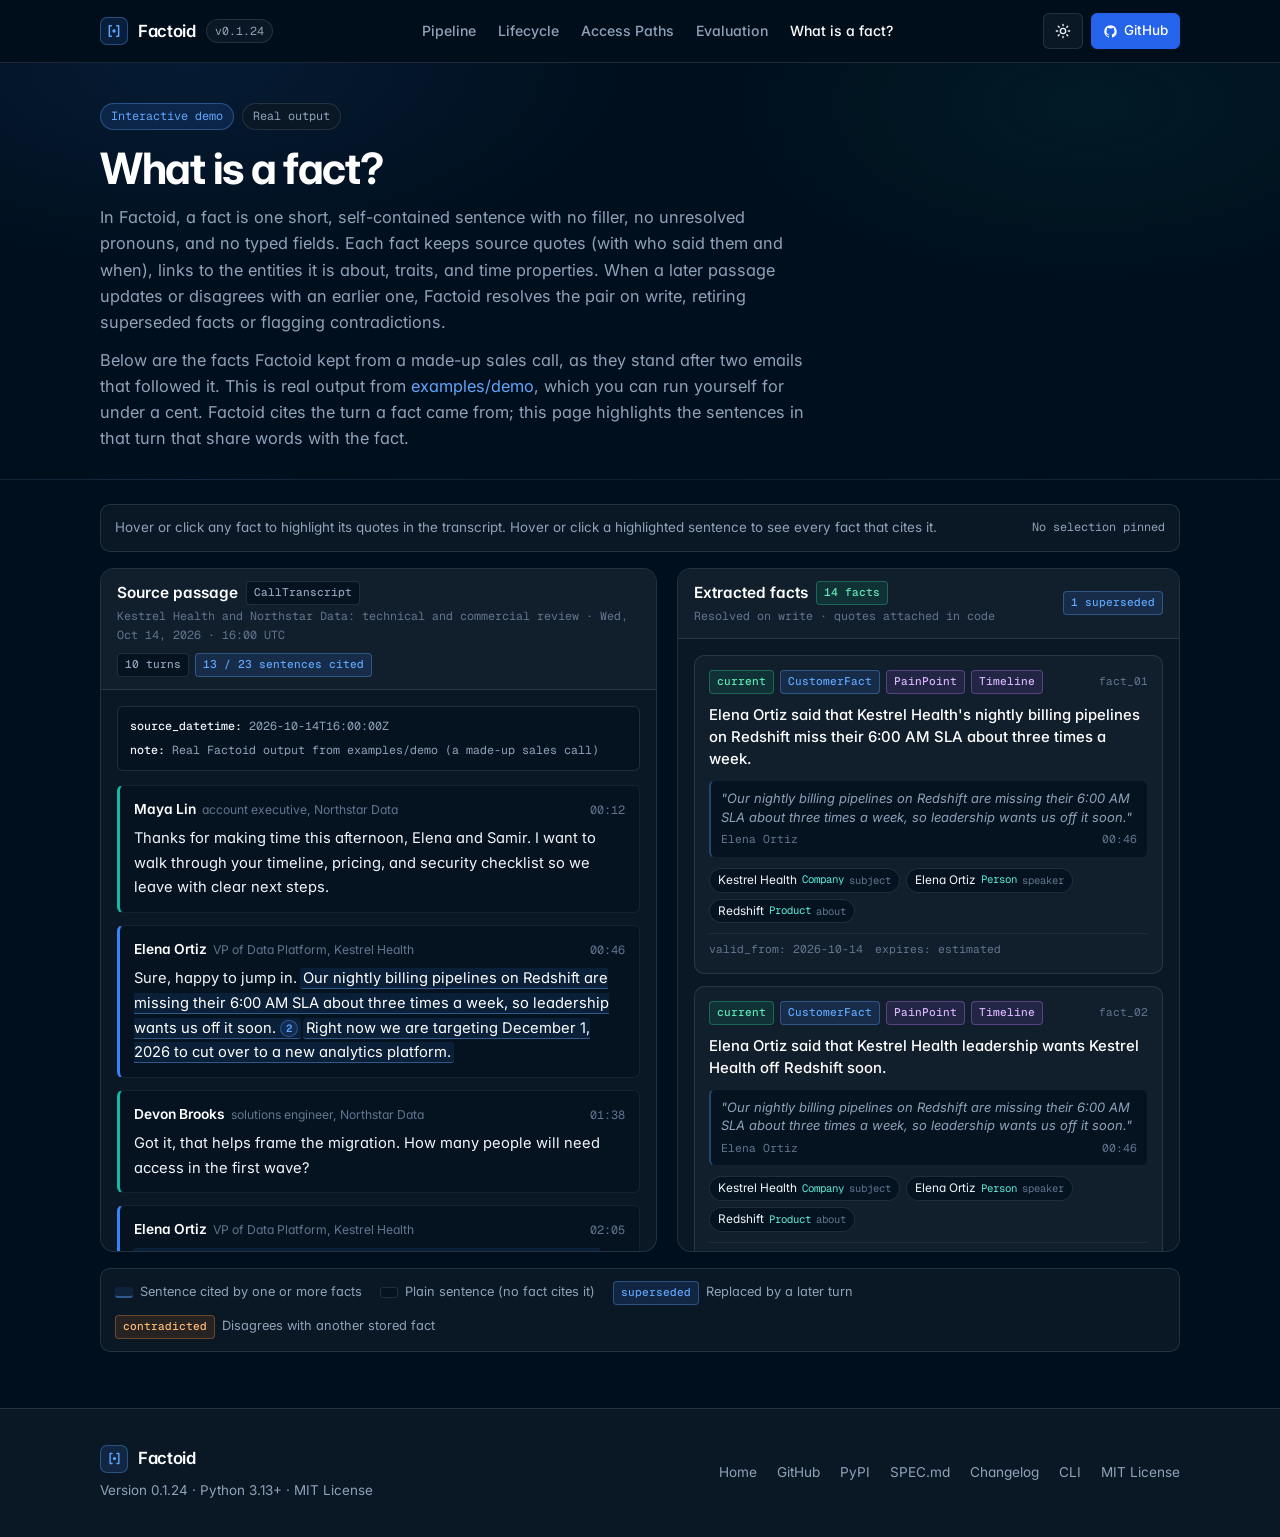
==== site/what-is-a-fact.html @ 7cdfb7c5 "Landing site: the What is a fact? page, with real output from examples/demo (decision 138)" ====
<!DOCTYPE html>
<html lang="en" data-theme="dark">
<head>
  <meta charset="UTF-8">
  <meta name="viewport" content="width=device-width, initial-scale=1.0">
  <title>What is a fact? — Factoid</title>
  <meta name="description" content="Interactive demo showing how Factoid turns a call transcript into short, self-contained facts tied to exact source quotes, linked entities, traits, and resolution status.">
  <link rel="preconnect" href="https://fonts.googleapis.com">
  <link rel="preconnect" href="https://fonts.gstatic.com" crossorigin>
  <link href="https://fonts.googleapis.com/css2?family=Inter:wght@400;500;600;700&family=Geist+Mono:wght@400;500&display=swap" rel="stylesheet">
  <script>
    (function () {
      try {
        var saved = localStorage.getItem("factoid-theme");
        var mode = saved === "light" || saved === "dark" ? saved : "dark";
        document.documentElement.setAttribute("data-theme", mode);
        document.documentElement.style.colorScheme = mode;
      } catch (e) {
        document.documentElement.setAttribute("data-theme", "dark");
      }
    })();
  </script>
  <style>
    :root {
      /* Endgame palette tokens */
      --eg-black: #09090B;
      --eg-white: #FFFFFF;

      --eg-layer-0: #000F1D;
      --eg-layer-1: #051321;
      --eg-layer-2: #0A1825;
      --eg-layer-3: #111F2C;
      --eg-layer-4: #0D1824;
      --eg-layer-5: #141F2B;
      --eg-bg-prepaint: #0e1420;

      --eg-gray-50: oklch(0.984 0.003 247.858);
      --eg-gray-100: oklch(0.968 0.007 247.896);
      --eg-gray-200: oklch(0.929 0.013 255.508);
      --eg-gray-300: oklch(0.869 0.022 252.894);
      --eg-gray-400: oklch(0.704 0.04 256.788);
      --eg-gray-500: oklch(0.554 0.046 257.417);
      --eg-gray-600: oklch(0.446 0.043 257.281);
      --eg-gray-700: oklch(0.372 0.044 257.287);
      --eg-gray-800: oklch(0.279 0.041 260.031);
      --eg-gray-900: oklch(0.208 0.042 265.755);
      --eg-gray-950: oklch(0.129 0.042 264.695);

      --eg-blue-50: #eff6ff;
      --eg-blue-100: #dbeafe;
      --eg-blue-200: #bfdbfe;
      --eg-blue-300: #a3cfff;
      --eg-blue-400: #60a5fa;
      --eg-blue-500: #3b82f6;
      --eg-blue-600: #2563eb;
      --eg-blue-700: #173da6;
      --eg-blue-800: #1a3478;
      --eg-blue-900: #14204a;
      --eg-blue-950: #0c142e;

      --eg-green-50: oklch(97.9% 0.021 166.113);
      --eg-green-100: oklch(95% 0.052 163.051);
      --eg-green-300: oklch(84.5% 0.143 164.978);
      --eg-green-400: oklch(76.5% 0.177 163.223);
      --eg-green-500: oklch(69.6% 0.17 162.48);
      --eg-green-600: oklch(59.6% 0.145 163.225);
      --eg-green-700: oklch(50.8% 0.118 165.612);
      --eg-green-800: oklch(43.2% 0.095 166.913);
      --eg-green-950: oklch(26.2% 0.051 172.552);

      --eg-teal-50: #f0fdfa;
      --eg-teal-300: #5eead4;
      --eg-teal-400: #2dd4bf;
      --eg-teal-500: #14b8a6;
      --eg-teal-600: #0d9488;
      --eg-teal-700: #0c5d56;
      --eg-teal-950: #021716;

      --eg-orange-50: #fff7ed;
      --eg-orange-300: #fdba74;
      --eg-orange-400: #fb923c;
      --eg-orange-500: #f97316;
      --eg-orange-600: #ea580c;
      --eg-orange-800: #6c2710;
      --eg-orange-950: #220a04;

      --eg-red-50: #fef2f2;
      --eg-red-300: #fca5a5;
      --eg-red-400: #f87171;
      --eg-red-500: #ef4444;
      --eg-red-600: #dc2626;
      --eg-red-800: #511111;
      --eg-red-950: #1f0808;

      --eg-purple-50: #faf5ff;
      --eg-purple-300: #d8b4fe;
      --eg-purple-400: #c084fc;
      --eg-purple-600: #9333ea;
      --eg-purple-700: #641ba3;
      --eg-purple-950: #1a032e;

      --eg-yellow-50: #fefce8;
      --eg-yellow-300: #fde047;
      --eg-yellow-700: #845209;
      --eg-yellow-950: #281304;

      --eg-white-a50: rgba(255, 255, 255, 0.04);
      --eg-white-a100: rgba(255, 255, 255, 0.06);
      --eg-white-a200: rgba(255, 255, 255, 0.08);
      --eg-white-a300: rgba(255, 255, 255, 0.16);
      --eg-black-a50: rgba(0, 0, 0, 0.04);
      --eg-black-a100: rgba(0, 0, 0, 0.06);
      --eg-black-a200: rgba(0, 0, 0, 0.08);

      /* Fonts */
      --font-sans: "Inter", -apple-system, BlinkMacSystemFont, "Segoe UI", Helvetica, Arial, sans-serif;
      --font-mono: "Geist Mono", SFMono-Regular, Menlo, Monaco, Consolas, "Liberation Mono", "Courier New", monospace;

      /* Dark theme semantic mapping (default) */
      --bg-canvas: var(--eg-layer-0);
      --bg-surface: var(--eg-layer-2);
      --bg-elevated: var(--eg-layer-3);
      --bg-subtle: var(--eg-layer-1);
      --bg-code: var(--eg-layer-1);
      --bg-header: rgba(0, 15, 29, 0.88);

      --fg-strong: var(--eg-white);
      --fg-primary: var(--eg-gray-100);
      --fg-muted: var(--eg-gray-400);
      --fg-subtle: var(--eg-gray-500);

      --border-default: rgba(148, 163, 184, 0.18);
      --border-strong: rgba(148, 163, 184, 0.30);
      --border-subtle: rgba(148, 163, 184, 0.10);

      --accent: var(--eg-blue-400);
      --accent-solid: var(--eg-blue-600);
      --accent-solid-hover: var(--eg-blue-500);
      --accent-soft: rgba(59, 130, 246, 0.14);
      --accent-border: rgba(96, 165, 250, 0.35);

      --ok-fg: var(--eg-green-300);
      --ok-bg: rgba(16, 185, 129, 0.12);
      --ok-border: rgba(52, 211, 153, 0.32);

      --teal-fg: var(--eg-teal-300);
      --teal-bg: rgba(20, 184, 166, 0.12);
      --teal-border: rgba(45, 212, 191, 0.3);

      --warn-fg: var(--eg-orange-300);
      --warn-bg: rgba(249, 115, 22, 0.12);
      --warn-border: rgba(251, 146, 60, 0.32);

      --err-fg: var(--eg-red-300);
      --err-bg: rgba(239, 68, 68, 0.12);
      --err-border: rgba(248, 113, 113, 0.32);

      --purple-fg: var(--eg-purple-300);
      --purple-bg: rgba(168, 85, 247, 0.12);
      --purple-border: rgba(192, 132, 252, 0.32);

      /* Highlight tokens for passage-to-fact linking */
      --cite-bg: rgba(59, 130, 246, 0.11);
      --cite-border: rgba(96, 165, 250, 0.42);
      --cite-hover-bg: rgba(59, 130, 246, 0.22);
      --cite-active-bg: rgba(59, 130, 246, 0.30);
      --cite-active-border: var(--eg-blue-400);
      --cite-active-ring: rgba(96, 165, 250, 0.28);

      --radius-sm: 6px;
      --radius-md: 10px;
      --radius-lg: 14px;
      --container: 1120px;
    }

    [data-theme="light"] {
      --bg-canvas: var(--eg-white);
      --bg-surface: var(--eg-gray-50);
      --bg-elevated: var(--eg-white);
      --bg-subtle: var(--eg-gray-100);
      --bg-code: var(--eg-layer-1);
      --bg-header: rgba(255, 255, 255, 0.90);

      --fg-strong: var(--eg-black);
      --fg-primary: var(--eg-gray-900);
      --fg-muted: var(--eg-gray-600);
      --fg-subtle: var(--eg-gray-500);

      --border-default: var(--eg-gray-200);
      --border-strong: var(--eg-gray-300);
      --border-subtle: var(--eg-gray-100);

      --accent: var(--eg-blue-600);
      --accent-solid: var(--eg-blue-600);
      --accent-solid-hover: var(--eg-blue-700);
      --accent-soft: var(--eg-blue-50);
      --accent-border: var(--eg-blue-200);

      --ok-fg: var(--eg-green-800);
      --ok-bg: var(--eg-green-50);
      --ok-border: var(--eg-green-300);

      --teal-fg: var(--eg-teal-700);
      --teal-bg: var(--eg-teal-50);
      --teal-border: var(--eg-teal-300);

      --warn-fg: var(--eg-orange-800);
      --warn-bg: var(--eg-orange-50);
      --warn-border: var(--eg-orange-300);

      --err-fg: var(--eg-red-800);
      --err-bg: var(--eg-red-50);
      --err-border: var(--eg-red-300);

      --purple-fg: var(--eg-purple-700);
      --purple-bg: var(--eg-purple-50);
      --purple-border: var(--eg-purple-300);

      --cite-bg: rgba(37, 99, 235, 0.08);
      --cite-border: rgba(37, 99, 235, 0.34);
      --cite-hover-bg: rgba(37, 99, 235, 0.15);
      --cite-active-bg: rgba(37, 99, 235, 0.20);
      --cite-active-border: var(--eg-blue-600);
      --cite-active-ring: rgba(37, 99, 235, 0.22);
    }

    *, *::before, *::after {
      box-sizing: border-box;
      font-feature-settings: "cv11";
    }

    html {
      scroll-behavior: smooth;
      background-color: var(--bg-canvas);
      color: var(--fg-primary);
      font-family: var(--font-sans);
      font-size: 16px;
      line-height: 1.6;
      -webkit-text-size-adjust: 100%;
      overflow-x: clip;
    }

    body {
      margin: 0;
      background-color: var(--bg-canvas);
      color: var(--fg-primary);
      overflow-x: clip;
      min-height: 100dvh;
      display: flex;
      flex-direction: column;
    }

    main {
      flex: 1;
    }

    ::selection {
      background-color: var(--accent-soft);
      color: var(--fg-strong);
    }

    a {
      color: var(--accent);
      text-decoration: none;
    }

    a:hover {
      text-decoration: underline;
    }

    :focus-visible {
      outline: 2px solid var(--eg-blue-400);
      outline-offset: 2px;
      border-radius: 4px;
    }

    code, pre {
      font-family: var(--font-mono);
    }

    p code, li code {
      font-size: 0.875em;
      padding: 0.12em 0.38em;
      border-radius: 4px;
      background: var(--bg-subtle);
      border: 1px solid var(--border-default);
      color: var(--fg-strong);
      word-break: break-word;
    }

    .container {
      width: 100%;
      max-width: var(--container);
      margin-inline: auto;
      padding-inline: 20px;
    }

    /* Header */
    .site-header {
      position: sticky;
      top: 0;
      z-index: 40;
      background: var(--bg-header);
      backdrop-filter: blur(12px);
      -webkit-backdrop-filter: blur(12px);
      border-bottom: 1px solid var(--border-default);
    }

    .header-inner {
      display: flex;
      align-items: center;
      justify-content: space-between;
      gap: 16px;
      min-height: 62px;
    }

    .brand {
      display: inline-flex;
      align-items: center;
      gap: 10px;
      color: var(--fg-strong);
      font-weight: 600;
      font-size: 1.05rem;
      letter-spacing: -0.02em;
      text-decoration: none;
      flex-shrink: 0;
    }

    .brand:hover {
      text-decoration: none;
    }

    .brand-mark {
      width: 28px;
      height: 28px;
      display: inline-flex;
      align-items: center;
      justify-content: center;
      border-radius: 7px;
      background: var(--accent-soft);
      border: 1px solid var(--accent-border);
      color: var(--accent);
    }

    .version-chip {
      display: none;
      font-family: var(--font-mono);
      font-size: 0.72rem;
      color: var(--fg-muted);
      background: var(--bg-surface);
      border: 1px solid var(--border-default);
      padding: 2px 8px;
      border-radius: 999px;
      white-space: nowrap;
    }

    .nav-list {
      display: none;
      align-items: center;
      gap: 22px;
      list-style: none;
      margin: 0;
      padding: 0;
    }

    .nav-list a {
      color: var(--fg-muted);
      font-size: 0.88rem;
      font-weight: 500;
      transition: color 140ms ease;
    }

    .nav-list a:hover,
    .nav-list a[aria-current="page"] {
      color: var(--fg-strong);
      text-decoration: none;
    }

    .header-actions {
      display: flex;
      align-items: center;
      gap: 8px;
    }

    .icon-btn {
      display: inline-flex;
      align-items: center;
      justify-content: center;
      gap: 6px;
      height: 36px;
      padding: 0 11px;
      border-radius: var(--radius-sm);
      border: 1px solid var(--border-default);
      background: var(--bg-surface);
      color: var(--fg-primary);
      font-family: var(--font-sans);
      font-size: 0.84rem;
      font-weight: 500;
      cursor: pointer;
      transition: border-color 140ms ease, background-color 140ms ease;
    }

    .icon-btn:hover {
      border-color: var(--border-strong);
      background: var(--bg-elevated);
      text-decoration: none;
    }

    .icon-btn-primary {
      background: var(--accent-solid);
      border-color: var(--accent-solid);
      color: var(--eg-white);
    }

    .icon-btn-primary:hover {
      background: var(--accent-solid-hover);
      border-color: var(--accent-solid-hover);
      color: var(--eg-white);
    }

    .theme-icon-sun { display: none; }
    [data-theme="dark"] .theme-icon-sun { display: block; }
    [data-theme="dark"] .theme-icon-moon { display: none; }

    .mobile-menu-btn {
      display: inline-flex;
      width: 36px;
      padding: 0;
    }

    .mobile-nav {
      display: none;
      border-top: 1px solid var(--border-default);
      padding: 12px 20px 16px;
      background: var(--bg-surface);
    }

    .mobile-nav.open {
      display: block;
    }

    .mobile-nav ul {
      list-style: none;
      margin: 0;
      padding: 0;
      display: grid;
      gap: 6px;
    }

    .mobile-nav a {
      display: block;
      padding: 8px 10px;
      border-radius: var(--radius-sm);
      color: var(--fg-primary);
      font-size: 0.92rem;
      font-weight: 500;
    }

    .mobile-nav a:hover,
    .mobile-nav a[aria-current="page"] {
      background: var(--bg-elevated);
      text-decoration: none;
    }

    /* Intro header */
    .page-intro {
      padding-top: 40px;
      padding-bottom: 28px;
      background:
        radial-gradient(640px 300px at 15% 0%, rgba(59, 130, 246, 0.10), transparent 70%),
        radial-gradient(520px 260px at 85% 10%, rgba(20, 184, 166, 0.07), transparent 70%);
      border-bottom: 1px solid var(--border-subtle);
    }

    [data-theme="light"] .page-intro {
      background:
        radial-gradient(640px 300px at 15% 0%, rgba(37, 99, 235, 0.06), transparent 70%),
        radial-gradient(520px 260px at 85% 10%, rgba(13, 148, 136, 0.05), transparent 70%);
    }

    .pill-row {
      display: flex;
      flex-wrap: wrap;
      gap: 8px;
      margin-bottom: 14px;
    }

    .pill {
      display: inline-flex;
      align-items: center;
      gap: 6px;
      font-family: var(--font-mono);
      font-size: 0.74rem;
      padding: 3px 10px;
      border-radius: 999px;
      background: var(--bg-surface);
      border: 1px solid var(--border-default);
      color: var(--fg-muted);
    }

    .pill-accent {
      background: var(--accent-soft);
      border-color: var(--accent-border);
      color: var(--accent);
    }

    .pill-warn {
      background: var(--warn-bg);
      border-color: var(--warn-border);
      color: var(--warn-fg);
    }

    .page-title {
      margin: 0 0 12px;
      font-size: clamp(1.9rem, 4.5vw, 2.7rem);
      line-height: 1.12;
      letter-spacing: -0.03em;
      font-weight: 700;
      color: var(--fg-strong);
    }

    .page-lead {
      margin: 0;
      max-width: 72ch;
      font-size: 1.02rem;
      color: var(--fg-muted);
      line-height: 1.6;
    }

    /* Badges */
    .badge {
      display: inline-flex;
      align-items: center;
      gap: 4px;
      font-family: var(--font-mono);
      font-size: 0.7rem;
      font-weight: 500;
      padding: 2px 7px;
      border-radius: 4px;
      border: 1px solid transparent;
      white-space: nowrap;
    }

    .badge-ok { color: var(--ok-fg); background: var(--ok-bg); border-color: var(--ok-border); }
    .badge-teal { color: var(--teal-fg); background: var(--teal-bg); border-color: var(--teal-border); }
    .badge-blue { color: var(--accent); background: var(--accent-soft); border-color: var(--accent-border); }
    .badge-warn { color: var(--warn-fg); background: var(--warn-bg); border-color: var(--warn-border); }
    .badge-err { color: var(--err-fg); background: var(--err-bg); border-color: var(--err-border); }
    .badge-purple { color: var(--purple-fg); background: var(--purple-bg); border-color: var(--purple-border); }
    .badge-muted { color: var(--fg-muted); background: var(--bg-subtle); border-color: var(--border-default); }

    /* Demo workspace */
    .demo-section {
      padding-top: 24px;
      padding-bottom: 56px;
    }

    .demo-toolbar {
      display: flex;
      flex-wrap: wrap;
      align-items: center;
      justify-content: space-between;
      gap: 10px 16px;
      padding: 12px 14px;
      margin-bottom: 16px;
      background: var(--bg-surface);
      border: 1px solid var(--border-default);
      border-radius: var(--radius-md);
    }

    .demo-toolbar-left {
      display: flex;
      flex-wrap: wrap;
      align-items: center;
      gap: 8px 12px;
      min-width: 0;
    }

    .demo-hint {
      font-size: 0.84rem;
      color: var(--fg-muted);
      margin: 0;
    }

    .selection-status {
      display: inline-flex;
      align-items: center;
      flex-wrap: wrap;
      gap: 8px;
      font-family: var(--font-mono);
      font-size: 0.74rem;
      color: var(--fg-muted);
    }

    .clear-btn {
      display: inline-flex;
      align-items: center;
      gap: 4px;
      padding: 4px 10px;
      border-radius: var(--radius-sm);
      border: 1px solid var(--accent-border);
      background: var(--accent-soft);
      color: var(--accent);
      font-family: var(--font-mono);
      font-size: 0.73rem;
      font-weight: 500;
      cursor: pointer;
      transition: background-color 140ms ease;
    }

    .clear-btn:hover {
      background: var(--cite-hover-bg);
    }

    .clear-btn[hidden] {
      display: none;
    }

    .demo-grid {
      display: grid;
      grid-template-columns: minmax(0, 1fr);
      gap: 20px;
      align-items: start;
    }

    .pane {
      background: var(--bg-surface);
      border: 1px solid var(--border-default);
      border-radius: var(--radius-lg);
      overflow: hidden;
      min-width: 0;
      display: flex;
      flex-direction: column;
    }

    .pane-header {
      display: flex;
      flex-wrap: wrap;
      align-items: center;
      justify-content: space-between;
      gap: 8px 12px;
      padding: 12px 16px;
      background: var(--bg-elevated);
      border-bottom: 1px solid var(--border-default);
    }

    .pane-title-group {
      display: grid;
      gap: 2px;
      min-width: 0;
    }

    .pane-title {
      margin: 0;
      font-size: 0.96rem;
      font-weight: 600;
      color: var(--fg-strong);
      display: flex;
      align-items: center;
      flex-wrap: wrap;
      gap: 8px;
    }

    .pane-subtitle {
      margin: 0;
      font-family: var(--font-mono);
      font-size: 0.73rem;
      color: var(--fg-subtle);
      word-break: break-word;
    }

    .pane-counts {
      display: flex;
      flex-wrap: wrap;
      gap: 6px;
    }

    .pane-body {
      padding: 16px;
      min-width: 0;
    }

    /* Call metadata banner inside passage pane */
    .call-meta {
      display: flex;
      flex-wrap: wrap;
      gap: 6px 14px;
      padding: 10px 12px;
      margin-bottom: 14px;
      background: var(--bg-subtle);
      border: 1px solid var(--border-default);
      border-radius: var(--radius-sm);
      font-family: var(--font-mono);
      font-size: 0.73rem;
      color: var(--fg-muted);
    }

    .call-meta strong {
      color: var(--fg-primary);
      font-weight: 500;
    }

    /* Transcript turns */
    .turns-list {
      display: grid;
      gap: 12px;
    }

    .turn-card {
      padding: 12px 14px;
      background: var(--bg-subtle);
      border: 1px solid var(--border-subtle);
      border-left: 3px solid var(--border-strong);
      border-radius: var(--radius-sm);
      transition: border-color 150ms ease, background-color 150ms ease;
    }

    .turn-card[data-side="customer"] {
      border-left-color: var(--eg-blue-500);
    }

    .turn-card[data-side="vendor"] {
      border-left-color: var(--eg-teal-500);
    }

    .turn-card.has-active-cite {
      border-color: var(--accent-border);
      border-left-color: var(--accent);
      background: var(--bg-elevated);
    }

    .turn-head {
      display: flex;
      flex-wrap: wrap;
      align-items: baseline;
      justify-content: space-between;
      gap: 6px 12px;
      margin-bottom: 6px;
    }

    .turn-speaker-wrap {
      display: inline-flex;
      align-items: baseline;
      flex-wrap: wrap;
      gap: 6px;
    }

    .turn-speaker {
      font-size: 0.86rem;
      font-weight: 600;
      color: var(--fg-strong);
    }

    .turn-role {
      font-size: 0.76rem;
      color: var(--fg-subtle);
    }

    .turn-time {
      font-family: var(--font-mono);
      font-size: 0.74rem;
      color: var(--fg-subtle);
      flex-shrink: 0;
    }

    .turn-text {
      margin: 0;
      font-size: 0.92rem;
      line-height: 1.68;
      color: var(--fg-primary);
    }

    /* Plain uncited sentences stay completely unstyled */
    .sentence-plain {
      color: inherit;
    }

    /* Cited sentences are interactive */
    .sentence-cited {
      background: var(--cite-bg);
      border-bottom: 1.5px solid var(--cite-border);
      border-radius: 3px;
      padding: 1px 3px;
      margin: 0 -1px;
      color: var(--fg-strong);
      cursor: pointer;
      transition: background-color 140ms ease, border-color 140ms ease, box-shadow 140ms ease;
    }

    .sentence-cited:hover {
      background: var(--cite-hover-bg);
      border-bottom-color: var(--cite-active-border);
    }

    .sentence-cited.is-active {
      background: var(--cite-active-bg);
      border-bottom: 2px solid var(--cite-active-border);
      box-shadow: 0 0 0 2px var(--cite-active-ring);
    }

    .sentence-cite-count {
      display: inline-flex;
      align-items: center;
      justify-content: center;
      vertical-align: middle;
      margin-left: 4px;
      padding: 0 5px;
      height: 17px;
      border-radius: 999px;
      background: var(--accent-soft);
      border: 1px solid var(--accent-border);
      color: var(--accent);
      font-family: var(--font-mono);
      font-size: 0.66rem;
      font-weight: 600;
      line-height: 1;
      user-select: none;
    }

    /* Facts list */
    .facts-list {
      display: grid;
      gap: 12px;
    }

    .fact-card {
      background: var(--bg-elevated);
      border: 1px solid var(--border-default);
      border-radius: var(--radius-md);
      padding: 14px;
      display: grid;
      gap: 10px;
      cursor: pointer;
      transition: border-color 140ms ease, background-color 140ms ease, box-shadow 140ms ease, opacity 140ms ease;
      min-width: 0;
    }

    .fact-card:hover {
      border-color: var(--border-strong);
    }

    .fact-card.is-superseded {
      opacity: 0.78;
      border-style: dashed;
    }

    .fact-card.is-contradicted {
      border-color: var(--warn-border);
    }

    .fact-card.is-dimmed {
      opacity: 0.42;
    }

    .fact-card.is-active {
      opacity: 1;
      border-style: solid;
      border-color: var(--accent);
      box-shadow: 0 0 0 2px var(--cite-active-ring);
      background: var(--bg-elevated);
    }

    .fact-top {
      display: flex;
      flex-wrap: wrap;
      align-items: center;
      justify-content: space-between;
      gap: 6px;
    }

    .fact-badges {
      display: flex;
      flex-wrap: wrap;
      align-items: center;
      gap: 6px;
    }

    .fact-id {
      font-family: var(--font-mono);
      font-size: 0.7rem;
      color: var(--fg-subtle);
    }

    .fact-sentence {
      margin: 0;
      font-size: 0.93rem;
      font-weight: 500;
      line-height: 1.48;
      color: var(--fg-strong);
    }

    .fact-card.is-superseded .fact-sentence {
      text-decoration: line-through;
      color: var(--fg-muted);
    }

    .fact-relation {
      display: flex;
      flex-wrap: wrap;
      align-items: center;
      gap: 6px;
      padding: 7px 10px;
      border-radius: var(--radius-sm);
      font-size: 0.78rem;
      line-height: 1.4;
    }

    .fact-relation-superseded {
      background: var(--accent-soft);
      border: 1px solid var(--accent-border);
      color: var(--fg-primary);
    }

    .fact-relation-contradicted {
      background: var(--warn-bg);
      border: 1px solid var(--warn-border);
      color: var(--fg-primary);
    }

    .fact-relation code {
      font-size: 0.73rem;
      font-family: var(--font-mono);
      color: var(--fg-strong);
    }

    .fact-quotes {
      display: grid;
      gap: 6px;
    }

    .fact-quote {
      margin: 0;
      padding: 8px 10px;
      background: var(--bg-subtle);
      border: 1px solid var(--border-subtle);
      border-left: 2px solid var(--accent-border);
      border-radius: var(--radius-sm);
      display: grid;
      gap: 4px;
    }

    .fact-quote-text {
      margin: 0;
      font-size: 0.81rem;
      font-style: italic;
      line-height: 1.45;
      color: var(--fg-muted);
    }

    .fact-quote-meta {
      display: flex;
      flex-wrap: wrap;
      align-items: center;
      justify-content: space-between;
      gap: 6px;
      font-family: var(--font-mono);
      font-size: 0.71rem;
      color: var(--fg-subtle);
    }

    .fact-entities {
      display: flex;
      flex-wrap: wrap;
      gap: 6px;
    }

    .entity-chip {
      display: inline-flex;
      align-items: center;
      gap: 5px;
      padding: 2px 8px;
      border-radius: 999px;
      background: var(--bg-subtle);
      border: 1px solid var(--border-default);
      font-size: 0.74rem;
      color: var(--fg-primary);
    }

    .entity-chip-kind {
      font-family: var(--font-mono);
      font-size: 0.67rem;
      color: var(--teal-fg);
    }

    .entity-chip-role {
      font-family: var(--font-mono);
      font-size: 0.66rem;
      color: var(--fg-subtle);
    }

    .fact-time {
      display: flex;
      flex-wrap: wrap;
      gap: 6px 12px;
      padding-top: 6px;
      border-top: 1px solid var(--border-subtle);
      font-family: var(--font-mono);
      font-size: 0.71rem;
      color: var(--fg-subtle);
    }

    .legend-row {
      display: flex;
      flex-wrap: wrap;
      align-items: center;
      gap: 10px 18px;
      margin-top: 16px;
      padding: 12px 14px;
      background: var(--bg-surface);
      border: 1px solid var(--border-default);
      border-radius: var(--radius-md);
      font-size: 0.8rem;
      color: var(--fg-muted);
    }

    .legend-item {
      display: inline-flex;
      align-items: center;
      gap: 7px;
    }

    .legend-swatch {
      display: inline-block;
      width: 18px;
      height: 11px;
      border-radius: 3px;
    }

    .legend-swatch-cited {
      background: var(--cite-bg);
      border-bottom: 2px solid var(--cite-border);
    }

    .legend-swatch-plain {
      background: var(--bg-subtle);
      border: 1px solid var(--border-default);
    }

    /* Footer */
    .site-footer {
      border-top: 1px solid var(--border-default);
      padding-block: 36px;
      background: var(--bg-surface);
    }

    .footer-inner {
      display: flex;
      flex-direction: column;
      gap: 20px;
    }

    .footer-meta {
      margin: 6px 0 0;
      font-size: 0.84rem;
      color: var(--fg-muted);
    }

    .footer-links {
      display: flex;
      flex-wrap: wrap;
      gap: 12px 20px;
      list-style: none;
      margin: 0;
      padding: 0;
      font-size: 0.85rem;
    }

    .footer-links a {
      color: var(--fg-muted);
    }

    .footer-links a:hover {
      color: var(--accent);
    }

    /* Responsive breakpoints */
    @media (min-width: 640px) {
      .version-chip { display: inline-flex; }
    }

    @media (min-width: 860px) {
      .nav-list { display: flex; }
      .mobile-menu-btn { display: none; }
      .mobile-nav.open { display: none; }
      .footer-inner { flex-direction: row; align-items: center; justify-content: space-between; }

      .demo-grid {
        grid-template-columns: minmax(0, 1.05fr) minmax(0, 0.95fr);
        align-items: stretch;
      }

      .pane {
        max-height: min(76vh, 780px);
      }

      .pane-body {
        overflow-y: auto;
        scrollbar-width: thin;
      }
    }
  </style>
</head>
<body>
  <header class="site-header">
    <div class="container header-inner">
      <div style="display:flex;align-items:center;gap:10px;min-width:0;">
        <a href="index.html" class="brand" aria-label="Factoid home">
          <span class="brand-mark" aria-hidden="true">
            <svg width="16" height="16" viewBox="0 0 24 24" fill="none" stroke="currentColor" stroke-width="2.2" stroke-linecap="round" stroke-linejoin="round">
              <path d="M8 4H5v16h3"></path>
              <path d="M16 4h3v16h-3"></path>
              <circle cx="12" cy="12" r="2.5" fill="currentColor" stroke="none"></circle>
            </svg>
          </span>
          <span>Factoid</span>
        </a>
        <span class="version-chip">v<span data-version>0.1.24</span></span>
      </div>

      <nav aria-label="Primary">
        <ul class="nav-list">
          <li><a href="index.html#pipeline">Pipeline</a></li>
          <li><a href="index.html#lifecycle">Lifecycle</a></li>
          <li><a href="index.html#access-paths">Access Paths</a></li>
          <li><a href="index.html#benchmarks">Evaluation</a></li>
          <li><a href="what-is-a-fact.html" aria-current="page">What is a fact?</a></li>
        </ul>
      </nav>

      <div class="header-actions">
        <button id="theme-toggle" class="icon-btn" type="button" aria-label="Toggle color theme" title="Toggle color theme">
          <svg class="theme-icon-sun" width="16" height="16" viewBox="0 0 24 24" fill="none" stroke="currentColor" stroke-width="2" stroke-linecap="round" stroke-linejoin="round" aria-hidden="true">
            <circle cx="12" cy="12" r="4"></circle>
            <path d="M12 2v2M12 20v2M4.93 4.93l1.41 1.41M17.66 17.66l1.41 1.41M2 12h2M20 12h2M6.34 17.66l-1.41 1.41M19.07 4.93l-1.41 1.41"></path>
          </svg>
          <svg class="theme-icon-moon" width="16" height="16" viewBox="0 0 24 24" fill="none" stroke="currentColor" stroke-width="2" stroke-linecap="round" stroke-linejoin="round" aria-hidden="true">
            <path d="M21 12.79A9 9 0 1 1 11.21 3 7 7 0 0 0 21 12.79z"></path>
          </svg>
        </button>

        <a class="icon-btn icon-btn-primary" href="https://github.com/Endgame-Labs/factoid" target="_blank" rel="noopener noreferrer">
          <svg width="15" height="15" viewBox="0 0 24 24" fill="currentColor" aria-hidden="true">
            <path d="M12 2C6.477 2 2 6.484 2 12.017c0 4.425 2.865 8.18 6.839 9.504.5.092.682-.217.682-.483 0-.237-.008-.868-.013-1.703-2.782.605-3.369-1.343-3.369-1.343-.454-1.158-1.11-1.466-1.11-1.466-.908-.62.069-.608.069-.608 1.003.07 1.53 1.032 1.53 1.032.892 1.53 2.341 1.088 2.91.832.092-.647.35-1.088.636-1.338-2.22-.253-4.555-1.113-4.555-4.951 0-1.093.39-1.988 1.029-2.688-.103-.253-.446-1.272.098-2.65 0 0 .84-.27 2.75 1.026A9.564 9.564 0 0 1 12 6.844a9.59 9.59 0 0 1 2.504.337c1.909-1.296 2.747-1.027 2.747-1.027.546 1.379.202 2.398.1 2.651.64.7 1.028 1.595 1.028 2.688 0 3.848-2.339 4.695-4.566 4.943.359.309.678.92.678 1.855 0 1.338-.012 2.419-.012 2.747 0 .268.18.58.688.482A10.02 10.02 0 0 0 22 12.017C22 6.484 17.522 2 12 2z"></path>
          </svg>
          <span>GitHub</span>
        </a>

        <button id="mobile-menu-btn" class="icon-btn mobile-menu-btn" type="button" aria-label="Open navigation menu" aria-expanded="false" aria-controls="mobile-nav">
          <svg width="18" height="18" viewBox="0 0 24 24" fill="none" stroke="currentColor" stroke-width="2" stroke-linecap="round" aria-hidden="true">
            <line x1="4" y1="7" x2="20" y2="7"></line>
            <line x1="4" y1="12" x2="20" y2="12"></line>
            <line x1="4" y1="17" x2="20" y2="17"></line>
          </svg>
        </button>
      </div>
    </div>

    <nav id="mobile-nav" class="mobile-nav" aria-label="Mobile navigation">
      <ul>
        <li><a href="index.html">Home</a></li>
        <li><a href="index.html#pipeline">Pipeline</a></li>
        <li><a href="index.html#lifecycle">Lifecycle</a></li>
        <li><a href="index.html#access-paths">Access Paths</a></li>
        <li><a href="index.html#benchmarks">Evaluation</a></li>
        <li><a href="what-is-a-fact.html" aria-current="page">What is a fact?</a></li>
      </ul>
    </nav>
  </header>

  <main>
    <section class="page-intro">
      <div class="container">
        <div class="pill-row">
          <span class="pill pill-accent">Interactive demo</span>
          <span class="pill">Real output</span>
        </div>
        <h1 class="page-title">What is a fact?</h1>
        <p class="page-lead">
          In Factoid, a fact is one short, self-contained sentence with no filler, no unresolved pronouns, and no typed
          fields. Each fact keeps source quotes (with who said them and when), links to the entities it is about,
          traits, and time properties. When a later passage updates or disagrees with an earlier one, Factoid resolves
          the pair on write, retiring superseded facts or flagging contradictions.
        </p>
        <p class="page-lead" style="margin-top:12px">
          Below are the facts Factoid kept from a made-up sales call, as they stand after two emails that followed it.
          This is real output from
          <a href="https://github.com/Endgame-Labs/factoid/tree/main/examples/demo" target="_blank" rel="noopener noreferrer">examples/demo</a>,
          which you can run yourself for under a cent. Factoid cites the turn a fact came from; this page highlights
          the sentences in that turn that share words with the fact.
        </p>
      </div>
    </section>

    <section class="demo-section" aria-label="Passage and extracted facts demo">
      <div class="container">
        <div class="demo-toolbar">
          <div class="demo-toolbar-left">
            <p class="demo-hint" id="demo-hint">
              Hover or click any fact to highlight its quotes in the transcript. Hover or click a highlighted
              sentence to see every fact that cites it.
            </p>
          </div>
          <div class="selection-status">
            <span id="selection-label">No selection pinned</span>
            <button id="clear-selection" class="clear-btn" type="button" hidden>Clear selection</button>
          </div>
        </div>

        <div class="demo-grid">
          <section class="pane" aria-label="Source call transcript">
            <div class="pane-header">
              <div class="pane-title-group">
                <h2 class="pane-title">
                  <span>Source passage</span>
                  <span class="badge badge-muted" id="doc-class-badge">CallTranscript</span>
                </h2>
                <p class="pane-subtitle" id="doc-subtitle"></p>
              </div>
              <div class="pane-counts" id="passage-counts"></div>
            </div>
            <div class="pane-body" id="passage-scroller">
              <div class="call-meta" id="call-meta"></div>
              <div class="turns-list" id="turns-list"></div>
            </div>
          </section>

          <section class="pane" aria-label="Extracted facts">
            <div class="pane-header">
              <div class="pane-title-group">
                <h2 class="pane-title">
                  <span>Extracted facts</span>
                  <span class="badge badge-ok" id="facts-count-badge"></span>
                </h2>
                <p class="pane-subtitle">Resolved on write · quotes attached in code</p>
              </div>
              <div class="pane-counts" id="facts-counts"></div>
            </div>
            <div class="pane-body" id="facts-scroller">
              <div class="facts-list" id="facts-list"></div>
            </div>
          </section>
        </div>

        <div class="legend-row" aria-label="Demo legend">
          <span class="legend-item">
            <span class="legend-swatch legend-swatch-cited" aria-hidden="true"></span>
            <span>Sentence cited by one or more facts</span>
          </span>
          <span class="legend-item">
            <span class="legend-swatch legend-swatch-plain" aria-hidden="true"></span>
            <span>Plain sentence (no fact cites it)</span>
          </span>
          <span class="legend-item">
            <span class="badge badge-blue">superseded</span>
            <span>Replaced by a later turn</span>
          </span>
          <span class="legend-item">
            <span class="badge badge-warn">contradicted</span>
            <span>Disagrees with another stored fact</span>
          </span>
        </div>
      </div>
    </section>
  </main>

  <footer class="site-footer">
    <div class="container footer-inner">
      <div>
        <div class="brand">
          <span class="brand-mark" aria-hidden="true">
            <svg width="15" height="15" viewBox="0 0 24 24" fill="none" stroke="currentColor" stroke-width="2.2" stroke-linecap="round" stroke-linejoin="round">
              <path d="M8 4H5v16h3"></path>
              <path d="M16 4h3v16h-3"></path>
              <circle cx="12" cy="12" r="2.5" fill="currentColor" stroke="none"></circle>
            </svg>
          </span>
          <span>Factoid</span>
        </div>
        <p class="footer-meta">
          Version <span data-version>0.1.24</span> · Python 3.13+ · MIT License
        </p>
      </div>

      <ul class="footer-links">
        <li><a href="index.html">Home</a></li>
        <li><a href="https://github.com/Endgame-Labs/factoid" target="_blank" rel="noopener noreferrer">GitHub</a></li>
        <li><a href="https://pypi.org/project/factoid/" target="_blank" rel="noopener noreferrer">PyPI</a></li>
        <li><a href="https://github.com/Endgame-Labs/factoid/blob/main/SPEC.md" target="_blank" rel="noopener noreferrer">SPEC.md</a></li>
        <li><a href="https://github.com/Endgame-Labs/factoid/blob/main/CHANGELOG.md" target="_blank" rel="noopener noreferrer">Changelog</a></li>
        <li><a href="https://github.com/Endgame-Labs/factoid/blob/main/docs/cli.md" target="_blank" rel="noopener noreferrer">CLI</a></li>
        <li><a href="https://github.com/Endgame-Labs/factoid/blob/main/LICENSE" target="_blank" rel="noopener noreferrer">MIT License</a></li>
      </ul>
    </div>
  </footer>

  <script>
    (function () {
      // Swap this object for real Factoid export output to render another document.
      var DEMO_DATA = {
        "document": {
          "id": "doc_0618c91f77cd03bc",
          "title": "Kestrel Health and Northstar Data: technical and commercial review",
          "documentClass": "CallTranscript",
          "sourceDatetime": "2026-10-14T16:00:00Z",
          "sourceDateLabel": "Wed, Oct 14, 2026 · 16:00 UTC",
          "sampleNote": "Real Factoid output from examples/demo",
          "participants": [
            "Maya Lin (Northstar Data)",
            "Devon Brooks (Northstar Data)",
            "Elena Ortiz (Kestrel Health)",
            "Samir Patel (Kestrel Health)"
          ]
        },
        "turns": [
          {
            "id": "t1",
            "speaker": "Maya Lin",
            "role": "account executive, Northstar Data",
            "side": "vendor",
            "timestamp": "00:12",
            "sentences": [
              {
                "id": "s1-1",
                "text": "Thanks for making time this afternoon, Elena and Samir."
              },
              {
                "id": "s1-2",
                "text": "I want to walk through your timeline, pricing, and security checklist so we leave with clear next steps."
              }
            ]
          },
          {
            "id": "t2",
            "speaker": "Elena Ortiz",
            "role": "VP of Data Platform, Kestrel Health",
            "side": "customer",
            "timestamp": "00:46",
            "sentences": [
              {
                "id": "s2-1",
                "text": "Sure, happy to jump in."
              },
              {
                "id": "s2-2",
                "text": "Our nightly billing pipelines on Redshift are missing their 6:00 AM SLA about three times a week, so leadership wants us off it soon."
              },
              {
                "id": "s2-3",
                "text": "Right now we are targeting December 1, 2026 to cut over to a new analytics platform."
              }
            ]
          },
          {
            "id": "t3",
            "speaker": "Devon Brooks",
            "role": "solutions engineer, Northstar Data",
            "side": "vendor",
            "timestamp": "01:38",
            "sentences": [
              {
                "id": "s3-1",
                "text": "Got it, that helps frame the migration."
              },
              {
                "id": "s3-2",
                "text": "How many people will need access in the first wave?"
              }
            ]
          },
          {
            "id": "t4",
            "speaker": "Elena Ortiz",
            "role": "VP of Data Platform, Kestrel Health",
            "side": "customer",
            "timestamp": "02:05",
            "sentences": [
              {
                "id": "s4-1",
                "text": "We are planning on 45 analyst seats for the initial rollout, and we need annual fixed pricing rather than metered billing."
              },
              {
                "id": "s4-2",
                "text": "Finance hates surprise overage invoices at quarter end."
              }
            ]
          },
          {
            "id": "t5",
            "speaker": "Maya Lin",
            "role": "account executive, Northstar Data",
            "side": "vendor",
            "timestamp": "02:51",
            "sentences": [
              {
                "id": "s5-1",
                "text": "That fits our Enterprise tier."
              },
              {
                "id": "s5-2",
                "text": "For Enterprise, pricing is $96,000 a year for 45 seats, and that includes SAML SSO and full audit logs."
              }
            ]
          },
          {
            "id": "t6",
            "speaker": "Samir Patel",
            "role": "Head of Security, Kestrel Health",
            "side": "customer",
            "timestamp": "04:10",
            "sentences": [
              {
                "id": "s6-1",
                "text": "Before legal can countersign anything, we need your current SOC 2 Type II report."
              },
              {
                "id": "s6-2",
                "text": "We also require customer-managed encryption keys in AWS KMS for any production patient-billing data."
              },
              {
                "id": "s6-3",
                "text": "Our internal security review usually takes three weeks once those docs land."
              }
            ]
          },
          {
            "id": "t7",
            "speaker": "Samir Patel",
            "role": "Head of Security, Kestrel Health",
            "side": "customer",
            "timestamp": "05:24",
            "sentences": [
              {
                "id": "s7-1",
                "text": "One quick flag on scope before we go further."
              },
              {
                "id": "s7-2",
                "text": "Finance only approved 30 analyst seats for the initial rollout in this morning's budget check, not 45."
              }
            ]
          },
          {
            "id": "t8",
            "speaker": "Elena Ortiz",
            "role": "VP of Data Platform, Kestrel Health",
            "side": "customer",
            "timestamp": "06:18",
            "sentences": [
              {
                "id": "s8-1",
                "text": "Fair point, Samir."
              },
              {
                "id": "s8-2",
                "text": "I will reconcile the seat count with finance after this call."
              },
              {
                "id": "s8-3",
                "text": "And with a three-week security review plus the December freeze, let's move our target cutover date to January 18, 2027."
              }
            ]
          },
          {
            "id": "t9",
            "speaker": "Devon Brooks",
            "role": "solutions engineer, Northstar Data",
            "side": "vendor",
            "timestamp": "07:02",
            "sentences": [
              {
                "id": "s9-1",
                "text": "I will send our SOC 2 Type II report and AWS KMS architecture brief to Samir by this Friday."
              },
              {
                "id": "s9-2",
                "text": "Let me know if your team wants a sandbox before then."
              }
            ]
          },
          {
            "id": "t10",
            "speaker": "Maya Lin",
            "role": "account executive, Northstar Data",
            "side": "vendor",
            "timestamp": "07:35",
            "sentences": [
              {
                "id": "s10-1",
                "text": "Sounds good, thanks both of you."
              },
              {
                "id": "s10-2",
                "text": "I will follow up with a recap email later today."
              }
            ]
          }
        ],
        "facts": [
          {
            "id": "fact_01",
            "sentence": "Elena Ortiz said that Kestrel Health's nightly billing pipelines on Redshift miss their 6:00 AM SLA about three times a week.",
            "factClass": "CustomerFact",
            "traits": [
              "PainPoint",
              "Timeline"
            ],
            "status": "current",
            "quotes": [
              {
                "sentenceId": "s2-2",
                "speaker": "Elena Ortiz",
                "timestamp": "00:46"
              }
            ],
            "entities": [
              {
                "name": "Kestrel Health",
                "kind": "Company",
                "role": "subject"
              },
              {
                "name": "Elena Ortiz",
                "kind": "Person",
                "role": "speaker"
              },
              {
                "name": "Redshift",
                "kind": "Product",
                "role": "about"
              }
            ],
            "time": {
              "validFrom": "2026-10-14",
              "expires": "estimated"
            }
          },
          {
            "id": "fact_02",
            "sentence": "Elena Ortiz said that Kestrel Health leadership wants Kestrel Health off Redshift soon.",
            "factClass": "CustomerFact",
            "traits": [
              "PainPoint",
              "Timeline"
            ],
            "status": "current",
            "quotes": [
              {
                "sentenceId": "s2-2",
                "speaker": "Elena Ortiz",
                "timestamp": "00:46"
              }
            ],
            "entities": [
              {
                "name": "Kestrel Health",
                "kind": "Company",
                "role": "subject"
              },
              {
                "name": "Elena Ortiz",
                "kind": "Person",
                "role": "speaker"
              },
              {
                "name": "Redshift",
                "kind": "Product",
                "role": "about"
              }
            ],
            "time": {
              "validFrom": "2026-10-14",
              "expires": "at_deadline"
            }
          },
          {
            "id": "fact_03",
            "sentence": "Elena Ortiz said that Kestrel Health is targeting December 1, 2026 to cut over to a new analytics platform.",
            "factClass": "CustomerFact",
            "traits": [
              "Timeline",
              "Commitment"
            ],
            "status": "superseded",
            "quotes": [
              {
                "sentenceId": "s2-3",
                "speaker": "Elena Ortiz",
                "timestamp": "00:46"
              }
            ],
            "entities": [
              {
                "name": "Kestrel Health",
                "kind": "Company",
                "role": "subject"
              },
              {
                "name": "Elena Ortiz",
                "kind": "Person",
                "role": "speaker"
              },
              {
                "name": "Redshift",
                "kind": "Product",
                "role": "about"
              }
            ],
            "time": {
              "validFrom": "2026-10-14",
              "validUntil": "2026-10-14",
              "expires": "at_deadline"
            },
            "relation": {
              "type": "superseded",
              "targetFactId": "fact_13",
              "label": "superseded by fact_13"
            }
          },
          {
            "id": "fact_04",
            "sentence": "Elena Ortiz said that Kestrel Health needs annual fixed pricing rather than metered billing because Kestrel Health's finance team dislikes surprise overage invoices at quarter end.",
            "factClass": "CustomerFact",
            "traits": [
              "PainPoint",
              "Pricing"
            ],
            "status": "current",
            "quotes": [
              {
                "sentenceId": "s4-1",
                "speaker": "Elena Ortiz",
                "timestamp": "02:05"
              },
              {
                "sentenceId": "s4-2",
                "speaker": "Elena Ortiz",
                "timestamp": "02:05"
              }
            ],
            "entities": [
              {
                "name": "Elena Ortiz",
                "kind": "Person",
                "role": "speaker"
              },
              {
                "name": "Kestrel Health",
                "kind": "Company",
                "role": "about"
              }
            ],
            "time": {
              "validFrom": "2026-10-14",
              "expires": "estimated"
            }
          },
          {
            "id": "fact_05",
            "sentence": "Elena Ortiz said that Kestrel Health planned 45 analyst seats for the initial rollout of the new analytics platform.",
            "factClass": "CustomerFact",
            "traits": [
              "Pricing"
            ],
            "status": "current",
            "quotes": [
              {
                "sentenceId": "s4-1",
                "speaker": "Elena Ortiz",
                "timestamp": "02:05"
              }
            ],
            "entities": [
              {
                "name": "Elena Ortiz",
                "kind": "Person",
                "role": "speaker"
              },
              {
                "name": "Kestrel Health",
                "kind": "Company",
                "role": "about"
              }
            ],
            "time": {
              "validFrom": "2026-10-14",
              "expires": "estimated"
            }
          },
          {
            "id": "fact_06",
            "sentence": "Maya Lin, the account executive at Northstar Data, said that Northstar Data's Enterprise tier includes SAML SSO and full audit logs.",
            "factClass": "VendorFact",
            "traits": [
              "Pricing",
              "SecurityRequirement"
            ],
            "status": "current",
            "quotes": [
              {
                "sentenceId": "s5-1",
                "speaker": "Maya Lin",
                "timestamp": "02:51"
              },
              {
                "sentenceId": "s5-2",
                "speaker": "Maya Lin",
                "timestamp": "02:51"
              }
            ],
            "entities": [
              {
                "name": "Maya Lin",
                "kind": "Person",
                "role": "speaker"
              },
              {
                "name": "Northstar Data",
                "kind": "Company",
                "role": "about"
              },
              {
                "name": "Enterprise tier",
                "kind": "Product",
                "role": "subject"
              }
            ],
            "time": {
              "validFrom": "2026-10-14",
              "expires": "estimated"
            }
          },
          {
            "id": "fact_07",
            "sentence": "Maya Lin, the account executive at Northstar Data, said that Northstar Data's Enterprise tier pricing is $96,000 a year for 45 seats.",
            "factClass": "VendorFact",
            "traits": [
              "Pricing"
            ],
            "status": "current",
            "quotes": [
              {
                "sentenceId": "s5-1",
                "speaker": "Maya Lin",
                "timestamp": "02:51"
              },
              {
                "sentenceId": "s5-2",
                "speaker": "Maya Lin",
                "timestamp": "02:51"
              }
            ],
            "entities": [
              {
                "name": "Maya Lin",
                "kind": "Person",
                "role": "speaker"
              },
              {
                "name": "Northstar Data",
                "kind": "Company",
                "role": "about"
              },
              {
                "name": "Enterprise tier",
                "kind": "Product",
                "role": "subject"
              }
            ],
            "time": {
              "validFrom": "2026-10-14",
              "expires": "estimated"
            }
          },
          {
            "id": "fact_08",
            "sentence": "Samir Patel said that Kestrel Health requires Northstar Data's current SOC 2 Type II report before Kestrel Health's legal team can countersign anything.",
            "factClass": "CustomerFact",
            "traits": [
              "SecurityRequirement"
            ],
            "status": "current",
            "quotes": [
              {
                "sentenceId": "s6-1",
                "speaker": "Samir Patel",
                "timestamp": "04:10"
              }
            ],
            "entities": [
              {
                "name": "Samir Patel",
                "kind": "Person",
                "role": "speaker"
              },
              {
                "name": "Kestrel Health",
                "kind": "Company",
                "role": "about"
              },
              {
                "name": "Northstar Data",
                "kind": "Company",
                "role": "about"
              },
              {
                "name": "SOC 2 Type II report",
                "kind": "Entity",
                "role": "subject"
              }
            ],
            "time": {
              "validFrom": "2026-10-14",
              "expires": "estimated"
            }
          },
          {
            "id": "fact_09",
            "sentence": "Samir Patel said that Kestrel Health requires customer-managed encryption keys in AWS KMS for any production patient-billing data.",
            "factClass": "CustomerFact",
            "traits": [
              "SecurityRequirement"
            ],
            "status": "current",
            "quotes": [
              {
                "sentenceId": "s6-2",
                "speaker": "Samir Patel",
                "timestamp": "04:10"
              }
            ],
            "entities": [
              {
                "name": "Samir Patel",
                "kind": "Person",
                "role": "speaker"
              },
              {
                "name": "Kestrel Health",
                "kind": "Company",
                "role": "about"
              },
              {
                "name": "AWS KMS",
                "kind": "Product",
                "role": "subject"
              },
              {
                "name": "AWS KMS architecture brief",
                "kind": "Entity",
                "role": "about"
              }
            ],
            "time": {
              "validFrom": "2026-10-14",
              "expires": "estimated"
            }
          },
          {
            "id": "fact_10",
            "sentence": "Samir Patel said that Kestrel Health's internal security review usually takes three weeks once the required documents are received.",
            "factClass": "CustomerFact",
            "traits": [],
            "status": "current",
            "quotes": [
              {
                "sentenceId": "s6-3",
                "speaker": "Samir Patel",
                "timestamp": "04:10"
              }
            ],
            "entities": [
              {
                "name": "Samir Patel",
                "kind": "Person",
                "role": "speaker"
              },
              {
                "name": "Kestrel Health",
                "kind": "Company",
                "role": "subject"
              }
            ],
            "time": {
              "validFrom": "2026-10-14",
              "expires": "estimated"
            }
          },
          {
            "id": "fact_11",
            "sentence": "Samir Patel said that Kestrel Health's finance team only approved 30 analyst seats for the initial rollout in the morning of October 14, 2026 budget check, not 45.",
            "factClass": "CustomerFact",
            "traits": [
              "Pricing"
            ],
            "status": "current",
            "quotes": [
              {
                "sentenceId": "s7-2",
                "speaker": "Samir Patel",
                "timestamp": "05:24"
              }
            ],
            "entities": [
              {
                "name": "Samir Patel",
                "kind": "Person",
                "role": "speaker"
              },
              {
                "name": "Kestrel Health",
                "kind": "Company",
                "role": "about"
              }
            ],
            "time": {
              "validFrom": "2026-10-14",
              "expires": "never"
            }
          },
          {
            "id": "fact_12",
            "sentence": "Elena Ortiz said she would reconcile the seat count with Kestrel Health's finance team after the call of October 14, 2026.",
            "factClass": "VendorFact",
            "traits": [
              "Pricing",
              "Commitment"
            ],
            "status": "current",
            "quotes": [
              {
                "sentenceId": "s8-2",
                "speaker": "Elena Ortiz",
                "timestamp": "06:18"
              }
            ],
            "entities": [
              {
                "name": "Elena Ortiz",
                "kind": "Person",
                "role": "speaker"
              },
              {
                "name": "Kestrel Health",
                "kind": "Company",
                "role": "about"
              }
            ],
            "time": {
              "validFrom": "2026-10-14",
              "expires": "never"
            }
          },
          {
            "id": "fact_13",
            "sentence": "Elena Ortiz said that Kestrel Health would move its target cutover date to January 18, 2027, given the three-week security review and the December freeze.",
            "factClass": "CustomerFact",
            "traits": [
              "Timeline",
              "SecurityRequirement",
              "Commitment"
            ],
            "status": "current",
            "quotes": [
              {
                "sentenceId": "s8-3",
                "speaker": "Elena Ortiz",
                "timestamp": "06:18"
              }
            ],
            "entities": [
              {
                "name": "Elena Ortiz",
                "kind": "Person",
                "role": "speaker"
              },
              {
                "name": "Kestrel Health",
                "kind": "Company",
                "role": "subject"
              }
            ],
            "time": {
              "validFrom": "2026-10-14",
              "validUntil": "2027-01-18",
              "expires": "at_deadline"
            },
            "relation": {
              "type": "supersedes",
              "targetFactId": "fact_03",
              "label": "supersedes fact_03"
            }
          },
          {
            "id": "fact_14",
            "sentence": "Devon Brooks said he would send Northstar Data's SOC 2 Type II report and AWS KMS architecture brief to Samir Patel by this Friday.",
            "factClass": "VendorFact",
            "traits": [
              "SecurityRequirement",
              "Commitment"
            ],
            "status": "current",
            "quotes": [
              {
                "sentenceId": "s9-1",
                "speaker": "Devon Brooks",
                "timestamp": "07:02"
              }
            ],
            "entities": [
              {
                "name": "Devon Brooks",
                "kind": "Person",
                "role": "speaker"
              },
              {
                "name": "Northstar Data",
                "kind": "Company",
                "role": "about"
              },
              {
                "name": "Samir Patel",
                "kind": "Person",
                "role": "about"
              },
              {
                "name": "SOC 2 Type II report",
                "kind": "Entity",
                "role": "subject"
              },
              {
                "name": "AWS KMS architecture brief",
                "kind": "Entity",
                "role": "subject"
              }
            ],
            "time": {
              "validFrom": "2026-10-14",
              "validUntil": "2026-10-16",
              "expires": "at_deadline"
            }
          }
        ]
      };

      // Theme toggle
      var html = document.documentElement;
      var themeBtn = document.getElementById("theme-toggle");
      if (themeBtn) {
        themeBtn.addEventListener("click", function () {
          var next = html.getAttribute("data-theme") === "dark" ? "light" : "dark";
          html.setAttribute("data-theme", next);
          html.style.colorScheme = next;
          try { localStorage.setItem("factoid-theme", next); } catch (e) {}
        });
      }

      // Mobile navigation
      var menuBtn = document.getElementById("mobile-menu-btn");
      var mobileNav = document.getElementById("mobile-nav");
      if (menuBtn && mobileNav) {
        menuBtn.addEventListener("click", function () {
          var open = mobileNav.classList.toggle("open");
          menuBtn.setAttribute("aria-expanded", String(open));
        });
        mobileNav.querySelectorAll("a").forEach(function (link) {
          link.addEventListener("click", function () {
            mobileNav.classList.remove("open");
            menuBtn.setAttribute("aria-expanded", "false");
          });
        });
      }

      function escapeHtml(str) {
        return String(str)
          .replace(/&/g, "&amp;")
          .replace(/</g, "&lt;")
          .replace(/>/g, "&gt;")
          .replace(/"/g, "&quot;")
          .replace(/'/g, "&#39;");
      }

      // Build indexes from DEMO_DATA
      var sentenceLookup = {};
      DEMO_DATA.turns.forEach(function (turn) {
        turn.sentences.forEach(function (s) {
          sentenceLookup[s.id] = {
            id: s.id,
            text: s.text,
            turnId: turn.id,
            speaker: turn.speaker,
            timestamp: turn.timestamp
          };
        });
      });

      var sentenceToFacts = {};
      var factToSentences = {};
      var factLookup = {};

      DEMO_DATA.facts.forEach(function (fact) {
        factLookup[fact.id] = fact;
        factToSentences[fact.id] = [];
        fact.quotes.forEach(function (q) {
          if (factToSentences[fact.id].indexOf(q.sentenceId) === -1) {
            factToSentences[fact.id].push(q.sentenceId);
          }
          if (!sentenceToFacts[q.sentenceId]) {
            sentenceToFacts[q.sentenceId] = [];
          }
          if (sentenceToFacts[q.sentenceId].indexOf(fact.id) === -1) {
            sentenceToFacts[q.sentenceId].push(fact.id);
          }
        });
      });

      // Render metadata and headers
      document.getElementById("doc-class-badge").textContent = DEMO_DATA.document.documentClass;
      document.getElementById("doc-subtitle").textContent =
        DEMO_DATA.document.title + " · " + DEMO_DATA.document.sourceDateLabel;

      var totalSentences = Object.keys(sentenceLookup).length;
      var citedSentenceCount = Object.keys(sentenceToFacts).length;
      document.getElementById("passage-counts").innerHTML =
        '<span class="badge badge-muted">' + DEMO_DATA.turns.length + " turns</span>" +
        '<span class="badge badge-blue">' + citedSentenceCount + " / " + totalSentences + " sentences cited</span>";

      var supersededCount = DEMO_DATA.facts.filter(function (f) { return f.status === "superseded"; }).length;
      var contradictedCount = DEMO_DATA.facts.filter(function (f) { return f.status === "contradicted"; }).length;
      document.getElementById("facts-count-badge").textContent = DEMO_DATA.facts.length + " facts";
      document.getElementById("facts-counts").innerHTML =
        (supersededCount ? '<span class="badge badge-blue">' + supersededCount + " superseded</span>" : "") +
        (contradictedCount ? '<span class="badge badge-warn">' + contradictedCount + " contradicted</span>" : "");

      document.getElementById("call-meta").innerHTML =
        "<span><strong>source_datetime:</strong> " + escapeHtml(DEMO_DATA.document.sourceDatetime) + "</span>" +
        "<span><strong>note:</strong> " + escapeHtml(DEMO_DATA.document.sampleNote) + " (a made-up sales call)</span>";

      // Render transcript turns
      var turnsList = document.getElementById("turns-list");
      turnsList.innerHTML = DEMO_DATA.turns.map(function (turn) {
        var sentencesHtml = turn.sentences.map(function (s) {
          var citing = sentenceToFacts[s.id];
          if (!citing || citing.length === 0) {
            return '<span class="sentence-plain" data-sentence-id="' + escapeHtml(s.id) + '">' + escapeHtml(s.text) + "</span>";
          }
          var badge = citing.length > 1
            ? '<span class="sentence-cite-count" aria-hidden="true">' + citing.length + "</span>"
            : "";
          return (
            '<span class="sentence-cited" role="button" tabindex="0" data-sentence-id="' + escapeHtml(s.id) +
            '" aria-label="Cited by ' + citing.length + (citing.length === 1 ? " fact" : " facts") + ": " + escapeHtml(s.text) + '">' +
            escapeHtml(s.text) + badge + "</span>"
          );
        }).join(" ");

        return (
          '<article class="turn-card" data-turn-id="' + escapeHtml(turn.id) + '" data-side="' + escapeHtml(turn.side) + '">' +
            '<div class="turn-head">' +
              '<div class="turn-speaker-wrap">' +
                '<span class="turn-speaker">' + escapeHtml(turn.speaker) + "</span>" +
                '<span class="turn-role">' + escapeHtml(turn.role) + "</span>" +
              "</div>" +
              '<span class="turn-time">' + escapeHtml(turn.timestamp) + "</span>" +
            "</div>" +
            '<p class="turn-text">' + sentencesHtml + "</p>" +
          "</article>"
        );
      }).join("");

      function statusBadgeClass(status) {
        if (status === "current") return "badge-ok";
        if (status === "superseded") return "badge-blue";
        if (status === "contradicted") return "badge-warn";
        if (status === "retracted") return "badge-err";
        return "badge-muted";
      }

      // Render facts
      var factsList = document.getElementById("facts-list");
      factsList.innerHTML = DEMO_DATA.facts.map(function (fact) {
        var cardClasses = ["fact-card"];
        if (fact.status === "superseded") cardClasses.push("is-superseded");
        if (fact.status === "contradicted") cardClasses.push("is-contradicted");

        var traitsHtml = fact.traits.map(function (t) {
          return '<span class="badge badge-purple">' + escapeHtml(t) + "</span>";
        }).join("");

        var classBadge = fact.factClass === "CustomerFact"
          ? '<span class="badge badge-blue">' + escapeHtml(fact.factClass) + "</span>"
          : '<span class="badge badge-teal">' + escapeHtml(fact.factClass) + "</span>";

        var relationHtml = "";
        if (fact.relation) {
          var relClass = fact.relation.type === "contradicted"
            ? "fact-relation fact-relation-contradicted"
            : "fact-relation fact-relation-superseded";
          relationHtml =
            '<div class="' + relClass + '">' +
              "<span>" + escapeHtml(fact.relation.label) + "</span>" +
            "</div>";
        }

        var quotesHtml = fact.quotes.map(function (q) {
          var src = sentenceLookup[q.sentenceId];
          var quoteText = src ? src.text : "";
          return (
            '<blockquote class="fact-quote">' +
              '<p class="fact-quote-text">"' + escapeHtml(quoteText) + '"</p>' +
              '<div class="fact-quote-meta">' +
                "<span>" + escapeHtml(q.speaker) + "</span>" +
                "<span>" + escapeHtml(q.timestamp) + "</span>" +
              "</div>" +
            "</blockquote>"
          );
        }).join("");

        var entitiesHtml = fact.entities.map(function (e) {
          return (
            '<span class="entity-chip">' +
              "<span>" + escapeHtml(e.name) + "</span>" +
              '<span class="entity-chip-kind">' + escapeHtml(e.kind) + "</span>" +
              '<span class="entity-chip-role">' + escapeHtml(e.role) + "</span>" +
            "</span>"
          );
        }).join("");

        var timeParts = [];
        if (fact.time.validFrom) timeParts.push("valid_from: " + fact.time.validFrom);
        if (fact.time.validUntil) timeParts.push("valid_until: " + fact.time.validUntil);
        if (fact.time.expires) {
          var exp = "expires: " + fact.time.expires;
          if (fact.time.lifetime) exp += " (" + fact.time.lifetime + ")";
          timeParts.push(exp);
        }

        return (
          '<article class="' + cardClasses.join(" ") + '" role="button" tabindex="0" data-fact-id="' + escapeHtml(fact.id) + '" aria-pressed="false">' +
            '<div class="fact-top">' +
              '<div class="fact-badges">' +
                '<span class="badge ' + statusBadgeClass(fact.status) + '">' + escapeHtml(fact.status) + "</span>" +
                classBadge +
                traitsHtml +
              "</div>" +
              '<span class="fact-id">' + escapeHtml(fact.id) + "</span>" +
            "</div>" +
            '<p class="fact-sentence">' + escapeHtml(fact.sentence) + "</p>" +
            relationHtml +
            '<div class="fact-quotes">' + quotesHtml + "</div>" +
            '<div class="fact-entities" aria-label="Linked entities">' + entitiesHtml + "</div>" +
            '<div class="fact-time">' +
              timeParts.map(function (p) { return "<span>" + escapeHtml(p) + "</span>"; }).join("") +
            "</div>" +
          "</article>"
        );
      }).join("");

      // Interactive linking state
      var pinned = null; // { kind: "fact" | "sentence", id: string } | null
      var hovered = null; // { kind: "fact" | "sentence", id: string } | null

      var passageScroller = document.getElementById("passage-scroller");
      var factsScroller = document.getElementById("facts-scroller");
      var selectionLabel = document.getElementById("selection-label");
      var clearBtn = document.getElementById("clear-selection");

      var desktopMedia = window.matchMedia("(min-width: 860px)");

      function isDesktop() {
        return desktopMedia.matches;
      }

      function scrollElementIntoContainer(el, container, allowPageScroll) {
        if (!el) return;
        if (isDesktop() && container) {
          var containerRect = container.getBoundingClientRect();
          var elRect = el.getBoundingClientRect();
          var isVisible = elRect.top >= containerRect.top + 12 && elRect.bottom <= containerRect.bottom - 12;
          if (!isVisible) {
            var targetTop = container.scrollTop + (elRect.top - containerRect.top) - (container.clientHeight - elRect.height) / 2;
            container.scrollTo({ top: Math.max(0, targetTop), behavior: "smooth" });
          }
        } else if (allowPageScroll) {
          el.scrollIntoView({ behavior: "smooth", block: "center" });
        }
      }

      function getActiveSelection() {
        return hovered || pinned;
      }

      function renderHighlights(scrollTarget) {
        var active = getActiveSelection();
        var activeSentenceIds = {};
        var activeFactIds = {};
        var activeTurnIds = {};

        if (active) {
          if (active.kind === "fact") {
            activeFactIds[active.id] = true;
            (factToSentences[active.id] || []).forEach(function (sid) {
              activeSentenceIds[sid] = true;
              if (sentenceLookup[sid]) activeTurnIds[sentenceLookup[sid].turnId] = true;
            });
          } else if (active.kind === "sentence") {
            activeSentenceIds[active.id] = true;
            if (sentenceLookup[active.id]) activeTurnIds[sentenceLookup[active.id].turnId] = true;
            (sentenceToFacts[active.id] || []).forEach(function (fid) {
              activeFactIds[fid] = true;
            });
          }
        }

        var hasActive = Boolean(active);

        // Update sentences
        turnsList.querySelectorAll(".sentence-cited").forEach(function (el) {
          var sid = el.getAttribute("data-sentence-id");
          el.classList.toggle("is-active", Boolean(activeSentenceIds[sid]));
        });

        // Update turns
        turnsList.querySelectorAll(".turn-card").forEach(function (el) {
          var tid = el.getAttribute("data-turn-id");
          el.classList.toggle("has-active-cite", Boolean(activeTurnIds[tid]));
        });

        // Update fact cards
        factsList.querySelectorAll(".fact-card").forEach(function (el) {
          var fid = el.getAttribute("data-fact-id");
          var isMatch = Boolean(activeFactIds[fid]);
          el.classList.toggle("is-active", isMatch);
          el.classList.toggle("is-dimmed", hasActive && !isMatch);
          el.setAttribute("aria-pressed", String(Boolean(pinned && pinned.kind === "fact" && pinned.id === fid)));
        });

        // Update status bar
        if (pinned) {
          clearBtn.hidden = false;
          if (pinned.kind === "fact") {
            var citedCount = (factToSentences[pinned.id] || []).length;
            selectionLabel.textContent =
              "Pinned " + pinned.id + " · " + citedCount + (citedCount === 1 ? " cited sentence" : " cited sentences");
          } else {
            var factCount = (sentenceToFacts[pinned.id] || []).length;
            var sInfo = sentenceLookup[pinned.id];
            selectionLabel.textContent =
              "Pinned " + (sInfo ? sInfo.speaker + " (" + sInfo.timestamp + ")" : pinned.id) +
              " · " + factCount + (factCount === 1 ? " citing fact" : " citing facts");
          }
        } else if (hovered) {
          clearBtn.hidden = true;
          if (hovered.kind === "fact") {
            selectionLabel.textContent = "Inspecting " + hovered.id;
          } else {
            var hInfo = sentenceLookup[hovered.id];
            selectionLabel.textContent = "Inspecting quote at " + (hInfo ? hInfo.timestamp : hovered.id);
          }
        } else {
          clearBtn.hidden = true;
          selectionLabel.textContent = "No selection pinned";
        }

        // Scroll opposite pane into view when requested
        if (scrollTarget === "to-passage" && active && active.kind === "fact") {
          var firstSid = (factToSentences[active.id] || [])[0];
          if (firstSid) {
            var sEl = turnsList.querySelector('[data-sentence-id="' + firstSid + '"]');
            scrollElementIntoContainer(sEl, passageScroller, Boolean(pinned && pinned.kind === "fact" && pinned.id === active.id));
          }
        } else if (scrollTarget === "to-facts" && active && active.kind === "sentence") {
          var firstFid = (sentenceToFacts[active.id] || [])[0];
          if (firstFid) {
            var fEl = factsList.querySelector('[data-fact-id="' + firstFid + '"]');
            scrollElementIntoContainer(fEl, factsScroller, Boolean(pinned && pinned.kind === "sentence" && pinned.id === active.id));
          }
        }
      }

      function togglePin(kind, id) {
        if (pinned && pinned.kind === kind && pinned.id === id) {
          pinned = null;
          hovered = null;
          renderHighlights(null);
        } else {
          pinned = { kind: kind, id: id };
          hovered = null;
          renderHighlights(kind === "fact" ? "to-passage" : "to-facts");
        }
      }

      // Fact card interactions
      factsList.querySelectorAll(".fact-card").forEach(function (card) {
        var fid = card.getAttribute("data-fact-id");

        card.addEventListener("mouseenter", function () {
          if (!isDesktop()) return;
          hovered = { kind: "fact", id: fid };
          renderHighlights("to-passage");
        });

        card.addEventListener("mouseleave", function () {
          if (!isDesktop()) return;
          if (hovered && hovered.kind === "fact" && hovered.id === fid) {
            hovered = null;
            renderHighlights(null);
          }
        });

        card.addEventListener("click", function () {
          togglePin("fact", fid);
        });

        card.addEventListener("keydown", function (e) {
          if (e.key === "Enter" || e.key === " ") {
            e.preventDefault();
            togglePin("fact", fid);
          }
        });
      });

      // Cited sentence interactions
      turnsList.querySelectorAll(".sentence-cited").forEach(function (span) {
        var sid = span.getAttribute("data-sentence-id");

        span.addEventListener("mouseenter", function () {
          if (!isDesktop()) return;
          hovered = { kind: "sentence", id: sid };
          renderHighlights("to-facts");
        });

        span.addEventListener("mouseleave", function () {
          if (!isDesktop()) return;
          if (hovered && hovered.kind === "sentence" && hovered.id === sid) {
            hovered = null;
            renderHighlights(null);
          }
        });

        span.addEventListener("click", function (e) {
          e.stopPropagation();
          togglePin("sentence", sid);
        });

        span.addEventListener("keydown", function (e) {
          if (e.key === "Enter" || e.key === " ") {
            e.preventDefault();
            togglePin("sentence", sid);
          }
        });
      });

      clearBtn.addEventListener("click", function () {
        pinned = null;
        hovered = null;
        renderHighlights(null);
      });

      document.addEventListener("keydown", function (e) {
        if (e.key === "Escape" && (pinned || hovered)) {
          pinned = null;
          hovered = null;
          renderHighlights(null);
        }
      });
    })();
  </script>
  <script>
    // Show the latest release from PyPI; the number in the footer is the fallback.
    fetch("https://pypi.org/pypi/factoid/json")
      .then(function (r) { return r.ok ? r.json() : null; })
      .then(function (d) {
        var v = d && d.info && d.info.version;
        if (v) document.querySelectorAll("[data-version]").forEach(function (el) { el.textContent = v; });
      })
      .catch(function () {});
  </script>
</body>
</html>
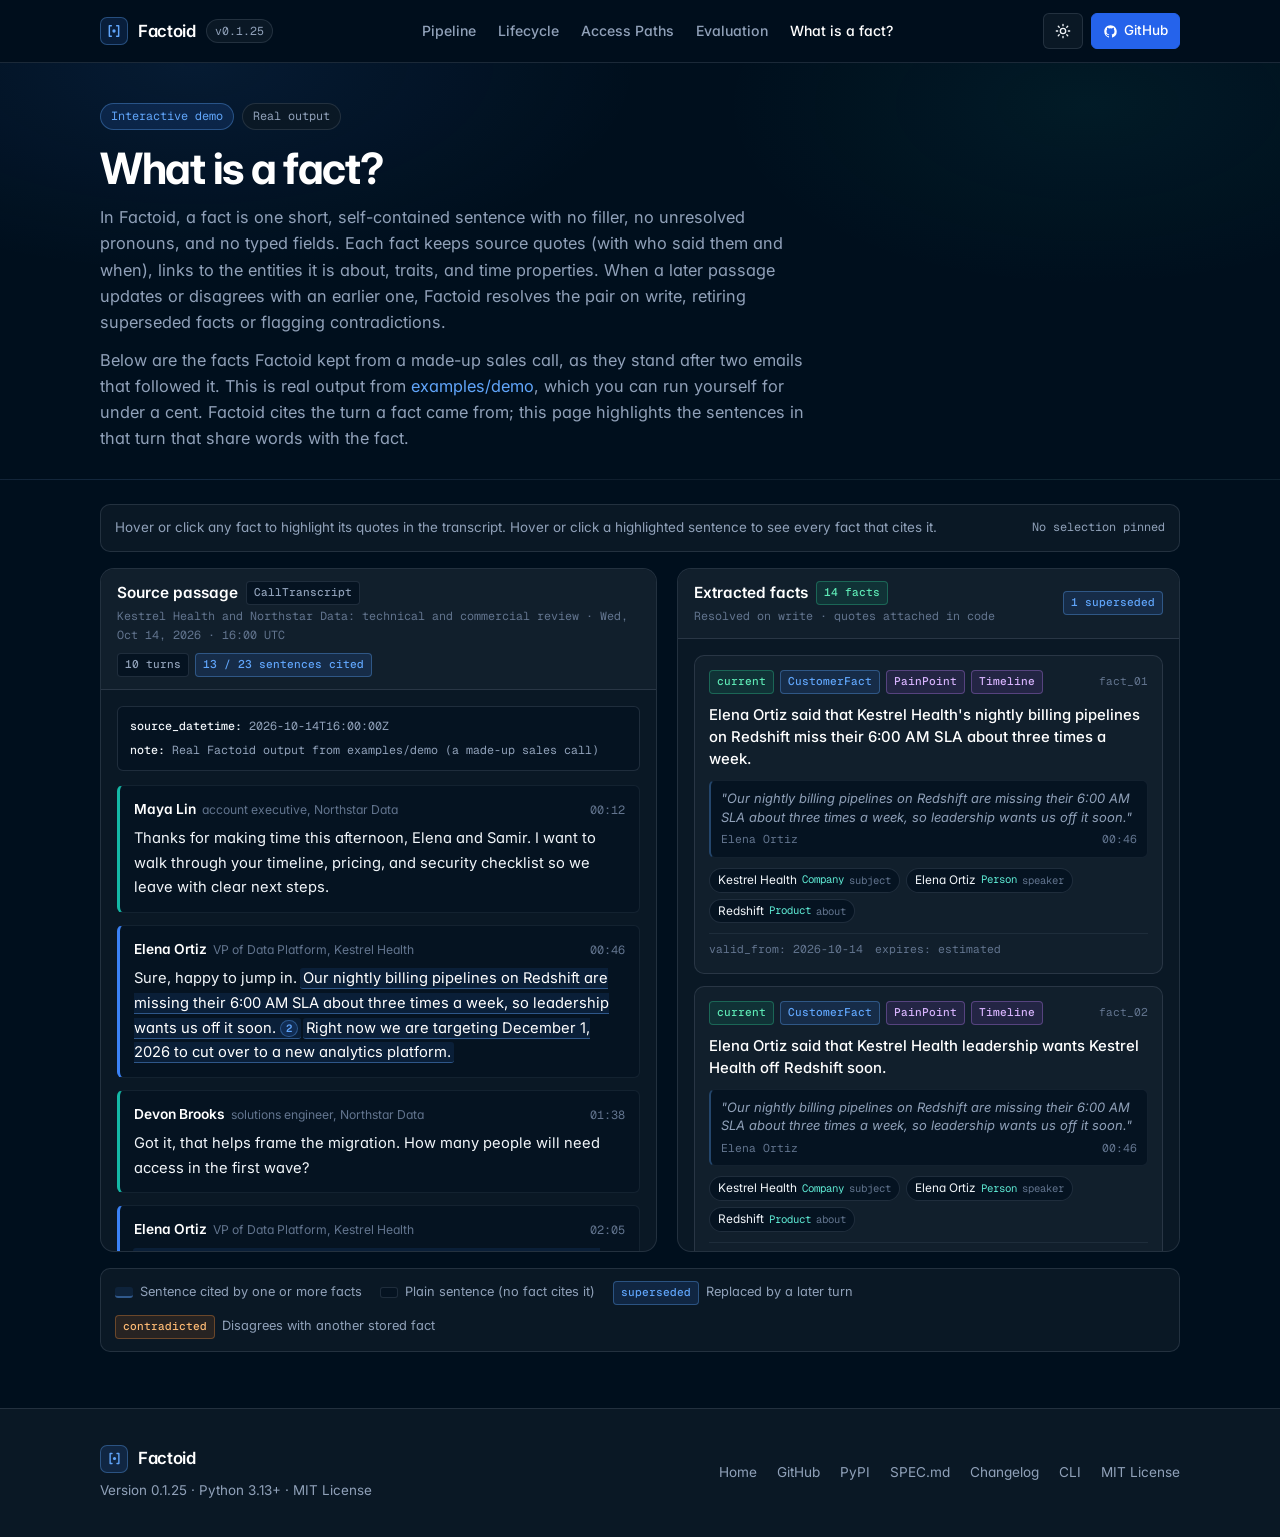
==== commit 331750e1: "0.1.25: Jev 1.14 is the default decision model (decision 139)" ====
--- a/site/what-is-a-fact.html
+++ b/site/what-is-a-fact.html
@@ -1114,7 +1114,7 @@
           </span>
           <span>Factoid</span>
         </a>
-        <span class="version-chip">v<span data-version>0.1.24</span></span>
+        <span class="version-chip">v<span data-version>0.1.25</span></span>
       </div>
 
       <nav aria-label="Primary">
@@ -1277,7 +1277,7 @@
           <span>Factoid</span>
         </div>
         <p class="footer-meta">
-          Version <span data-version>0.1.24</span> · Python 3.13+ · MIT License
+          Version <span data-version>0.1.25</span> · Python 3.13+ · MIT License
         </p>
       </div>
 
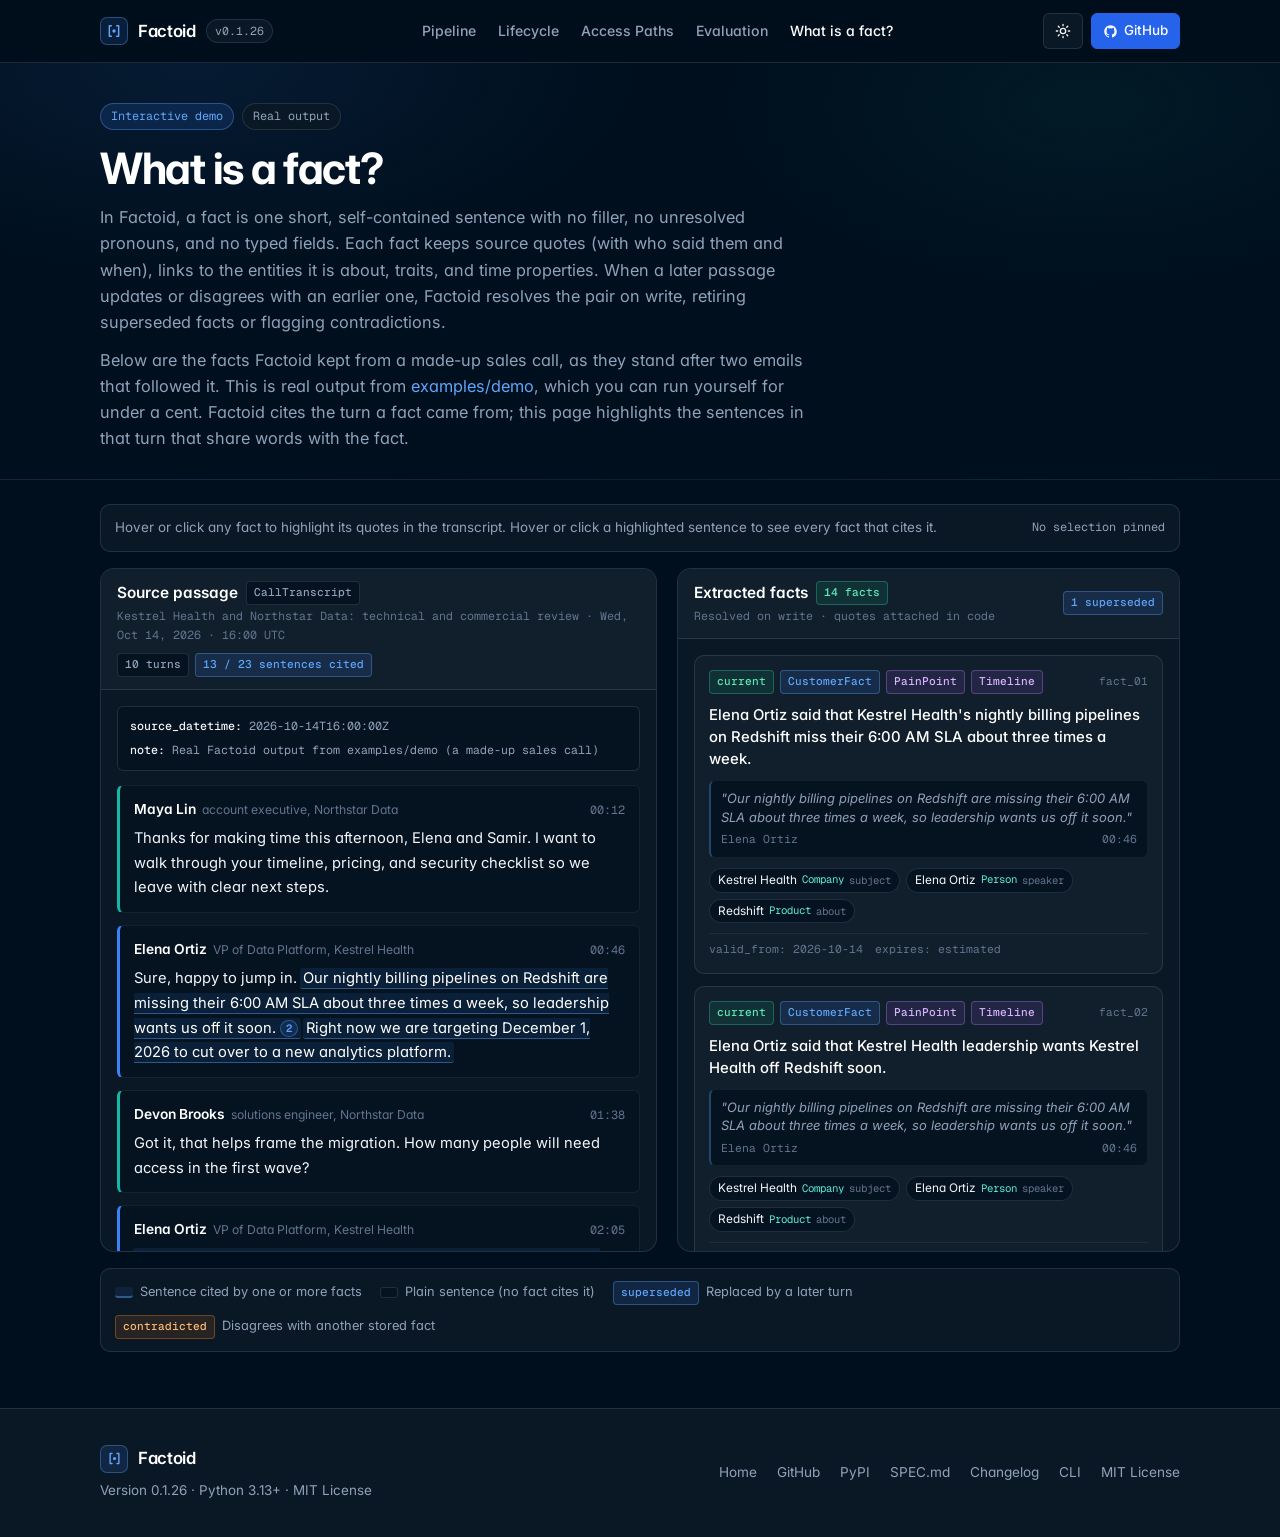
==== commit f072788e: "0.1.26: Rune gets its own link and contradiction bars (decision 140)" ====
--- a/site/what-is-a-fact.html
+++ b/site/what-is-a-fact.html
@@ -1114,7 +1114,7 @@
           </span>
           <span>Factoid</span>
         </a>
-        <span class="version-chip">v<span data-version>0.1.25</span></span>
+        <span class="version-chip">v<span data-version>0.1.26</span></span>
       </div>
 
       <nav aria-label="Primary">
@@ -1277,7 +1277,7 @@
           <span>Factoid</span>
         </div>
         <p class="footer-meta">
-          Version <span data-version>0.1.25</span> · Python 3.13+ · MIT License
+          Version <span data-version>0.1.26</span> · Python 3.13+ · MIT License
         </p>
       </div>
 
